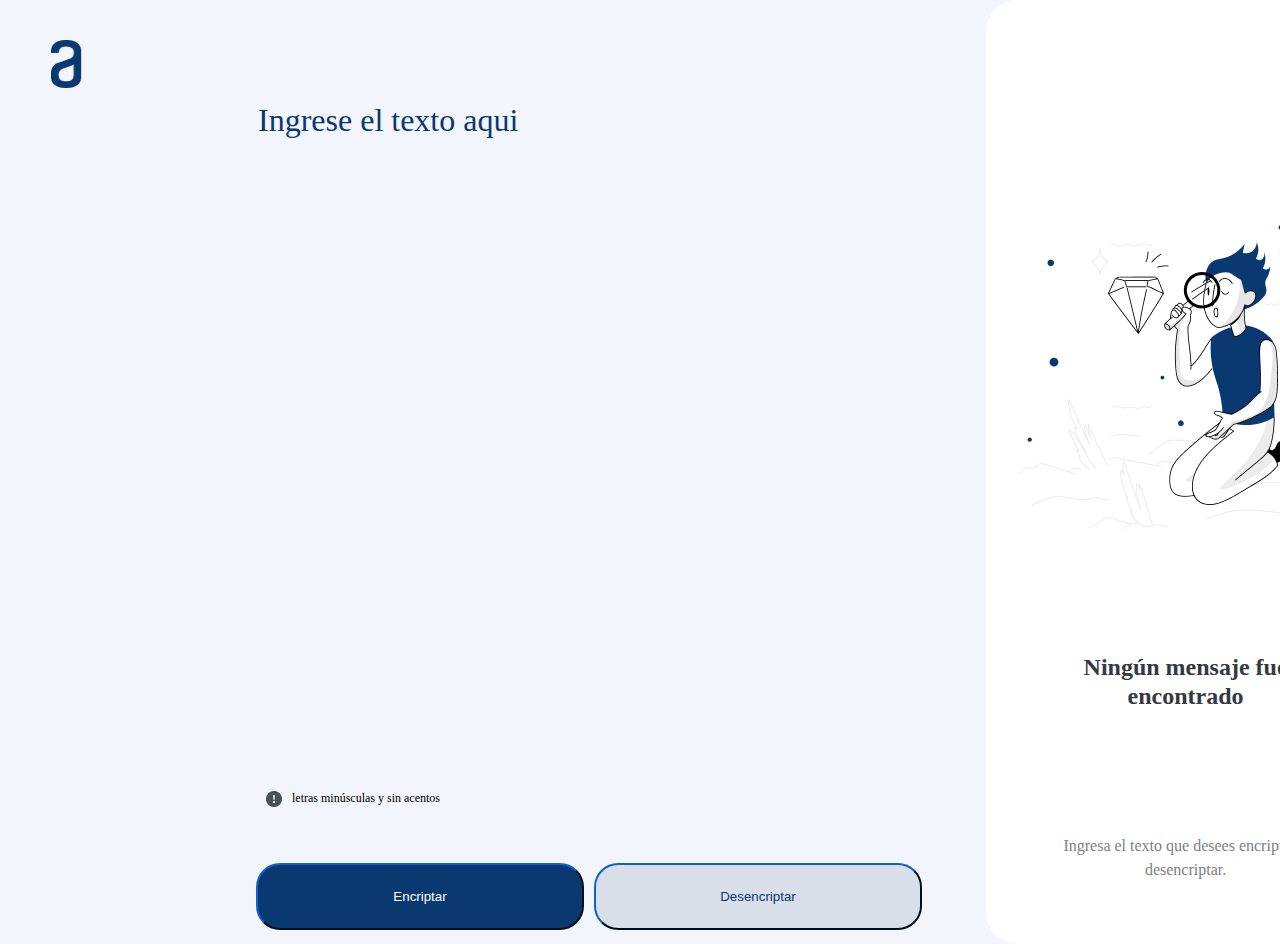
==== index.html @ f063eb7c "publicando" ====
<!DOCTYPE html>
<html lang="en">

<head>
    <meta charset="UTF-8">
    <meta http-equiv="X-UA-Compatible" content="IE=edge">
    <meta name="viewport" content="width=device-width, initial-scale=1.0">
    <link rel="stylesheet" href="style.css">
    <script src="script.js"></script>
    <title>Encriptador</title>
</head>


<body>
    <div class="contenedor">
        <img src="imagenes\Vector.png" id="logo">
        <div class="grupo">
            <div class="textoEntrada">
                <textarea name="textoEntrada" id="entrada" placeholder="Ingrese el texto aqui" onfocus="reinicio()"
                onblur="this.placeholder='Ingrese el texto aqui'"></textarea>
            </div>
            
    
            <div id="advertencia">
                <img src="imagenes\Vector (1).png" alt="">
                letras minúsculas y sin acentos 
            </div>
    
            <div id="botones">
                <input id="encriptar" type="button" value="Encriptar" onclick="encriptar()">
                <input id="desencriptar" type="button" value="Desencriptar" onclick="desencriptar()">
            </div>
        </div>
        

        <div id="contenido">
            <p id="respuesta"></p>
            <img id="muneco" src="imagenes\Muñeco.png">
            <div id="texto1">Ningún mensaje fue<br>encontrado</div>
            <div id="texto2">Ingresa el texto que desees encriptar o<br> desencriptar.</div>
        </div>
    </div>

</body>


</html>
---- style.css ----
body {

    background: #F3F5FC;
    font-size: 16px;
    margin: 0px;

}

.contenedor {
    position: relative;

    min-height: 100vh;
    text-align: center;

}

.grupo {
    position: absolute;
    left: 20%;
    top: 10%;
    width: 50%;
    height: 88.5%;
    display: grid;

    grid-template-areas:
        "texto texto texto"
        "texto texto texto"
        "texto texto texto"
        "texto texto texto"
        "texto texto texto"
        "texto texto texto"
        "texto texto texto"
        "texto texto texto"
        "texto texto texto"
        "texto texto texto"
        "texto texto texto"
        "texto texto texto"
        "texto texto texto"
        "texto texto texto"
        "texto texto texto"
        "texto texto texto"
        "texto texto texto"
        "texto texto texto"
        "texto texto texto"
        "texto texto texto"
        "texto texto texto"
        "adv adv adv"
        "boton boton boton";
}

#logo {
    position: absolute;
    left: 4%;
    top: 2.5rem;
    bottom: 0%;
    width: 31.09px;
    height: 48px;
}

.textoEntrada {

    grid-area: texto;
}

#entrada {

    width: 100%;
    height: 100%;

    border: 0px;
    font-family: 'Inter';
    font-style: normal;
    font-weight: 400;
    font-size: 32px;
    line-height: 150%;
    color: #0A3871;
    background-color: #F3F5FC;

}

textarea {
    outline: none;
    resize: none;
}

::placeholder {
    color: #0A3871;
}

#botones {

    grid-area: boton;
    display: flex;
    align-items: flex-end;
    justify-content: flex-start;


}

#botones input {
    margin-right: 10px;

}

#botones input:hover {
    
    box-shadow: 0 4px 16px rgba(49, 138, 172, 1);
    transition: all 0.2s ease;
}

#advertencia {

    height: 18px;

    font-family: 'Inter';
    font-style: normal;
    font-weight: 400;
    font-size: 12px;
    line-height: 150%;

    grid-area: adv;

    display: flex;

    justify-content: flex-start;
    align-items: flex-end;
}

#advertencia img {
    margin: 0 10px;
}



#encriptar {
    padding: 1.5rem;
    width: 20.5rem;
    height: 4.1875rem;
    background: #0A3871;
    border-radius: 24px;
    color: white;
    border-color: #0A3871;
}

#desencriptar {
    padding: 1.5rem;
    width: 20.5rem;
    height: 4.1875rem;
    background: #D8DFE8;
    border-radius: 24px;
    color: #0A3871;
    border-color: #0A3871;
}

#Bcopiar {
    position: absolute;
    bottom: 1.5%;
    left: 2rem;
    padding: 1.5rem;
    width: 20.5rem;
    height: 4.1875rem;
    background: white;
    border-radius: 24px;
    border-color: #0A3871;
    color: #0A3871;
}

#Bcopiar:hover{
    box-shadow: 0 4px 16px rgba(49, 138, 172, 1);
    transition: all 0.2s ease;
}

#contenido {
    position: relative;
    display: flex;
    flex-direction: column;
    left: 77%;
    border-radius: 32px;
    background-color: white;
    width: 25rem;
    height: 59rem;
    text-align: center;

    align-items: center;
    justify-content: space-around;
    align-content: space-around;
}

#muneco {

    width: 21rem;
    height: 19rem;
}

#texto1 {

    width: 21rem;
    height: 3.625rem;

    font-family: 'Inter';
    font-style: normal;
    font-weight: 700;
    font-size: 24px;
    line-height: 120%;
    text-align: center;
    color: #343A40;
}

#texto2 {

    width: 21rem;
    height: 3rem;

    font-family: 'Inter';
    font-style: normal;
    font-weight: 400;
    font-size: 16px;
    line-height: 150%;
    text-align: center;
    color: gray;
}

#respuesta {
    width: 21rem;
    height: auto;
    max-height: 48.8125rem;
    border: 0px;
    word-wrap: break-word;

    margin: 5% auto;

    font-family: 'Inter';
    font-style: normal;
    font-weight: 400;
    font-size: 24px;
    line-height: 150%;


}



@media (max-width:74.625rem) {
    .contenedor {

        width: auto;

    }

    #logo {

        left: 6%;

    }

    .grupo {
        left: 6%;
        top: 14%
    }

    #advertencia {

        left: 6%;
        top: 837px;
    }

    #botones {
        left: 6%;
        top: 870px;
    }

    #contenido {

        top: 865px;
        left: 6.5%;

        width: 660px;
        height: auto;

    }

    #muneco {
        display: none;
    }

    .textoEntrada {
        width: 91%;
        left: 6%;

    }

    #texto1 {
        position: static;
        width: auto;
        padding-bottom: 10px;
    }

    #texto2 {
        position: static;
        width: auto;
        padding-bottom: 10px;
    }

    #Bcopiar {
        position: static;
        width: 90%;
        margin: 1.5em;
    }

    #respuesta {
        width: 90%;
    }
}



@media (max-width:375px) {
    body {
        font-size: 32px;
    }

    #logo {
        left: 4.5%;

    }

    .grupo {
        height: 63.5%;
    }

    .textoEntrada {
        left: 4.5%;
        width: 92%;
        max-height: 250px;
    }

    #advertencia {
        top: 451px;
        left: 4.5%;

    }

    #botones {
        width: 343px;
        top: 485px;
        left: 4.5%;

    }

    #contenido {
        width: 327px;
        top: 656px;
        left: 24px;
    }
}
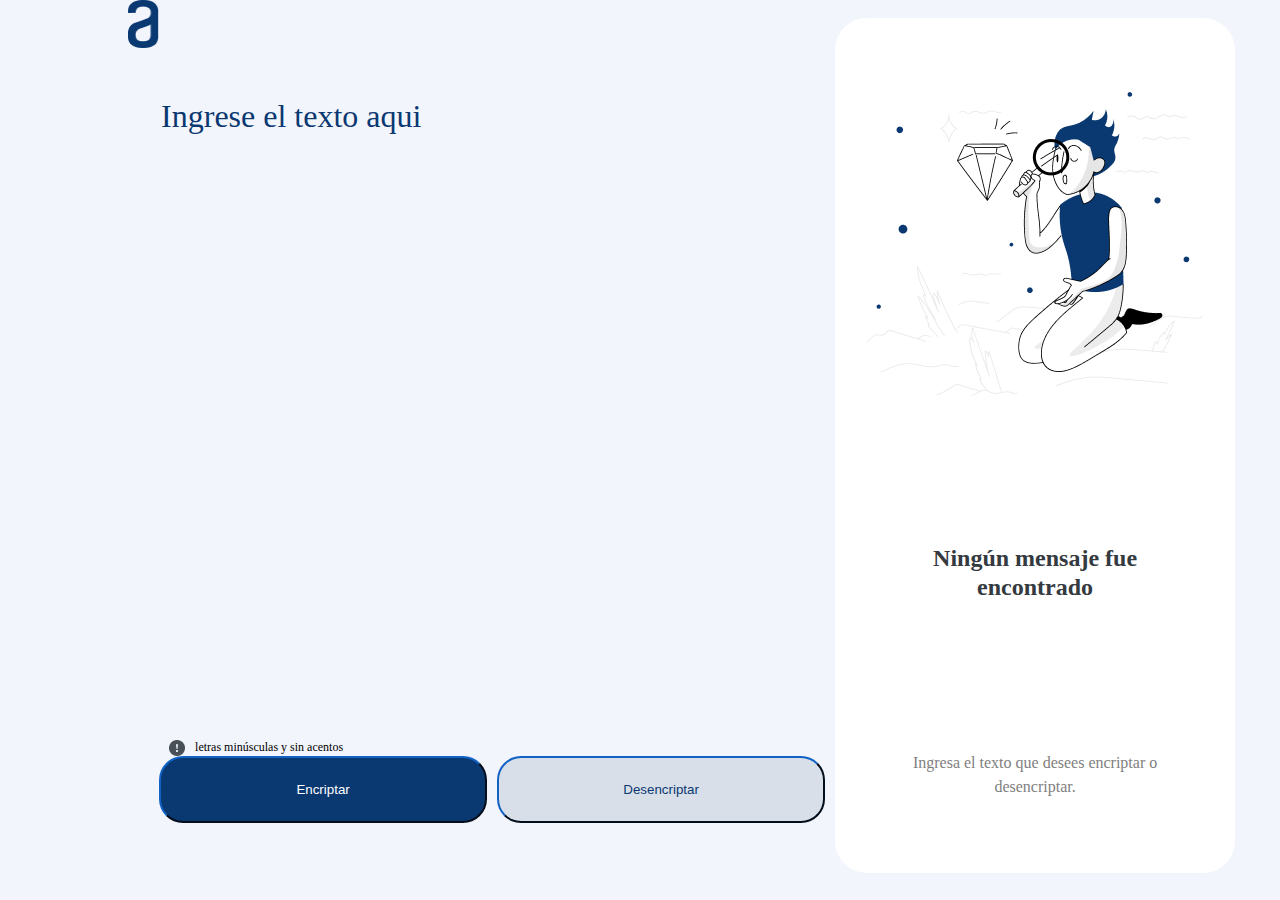
==== commit 3daf7e01: "Correccion en posicionamiento y responsive." ====
--- a/index.html
+++ b/index.html
@@ -1,47 +1,61 @@
 <!DOCTYPE html>
 <html lang="en">
-
-<head>
-    <meta charset="UTF-8">
-    <meta http-equiv="X-UA-Compatible" content="IE=edge">
-    <meta name="viewport" content="width=device-width, initial-scale=1.0">
-    <link rel="stylesheet" href="style.css">
+  <head>
+    <meta charset="UTF-8" />
+    <meta http-equiv="X-UA-Compatible" content="IE=edge" />
+    <meta name="viewport" content="width=device-width, initial-scale=1.0" />
+    <link rel="stylesheet" href="style.css" />
     <script src="script.js"></script>
     <title>Encriptador</title>
-</head>
+  </head>
 
+  <body>
+    <div class="contenedor">
+      <img src="imagenes\Vector.png" id="logo" />
+      <div class="grupo">
+        <div class="textoEntrada">
+          <textarea
+            name="textoEntrada"
+            id="entrada"
+            placeholder="Ingrese el texto aqui"
+            onfocus="reinicio()"
+            onblur="this.placeholder='Ingrese el texto aqui'"
+          ></textarea>
+        </div>
 
-<body>
-    <div class="contenedor">
-        <img src="imagenes\Vector.png" id="logo">
-        <div class="grupo">
-            <div class="textoEntrada">
-                <textarea name="textoEntrada" id="entrada" placeholder="Ingrese el texto aqui" onfocus="reinicio()"
-                onblur="this.placeholder='Ingrese el texto aqui'"></textarea>
-            </div>
-            
-    
-            <div id="advertencia">
-                <img src="imagenes\Vector (1).png" alt="">
-                letras minúsculas y sin acentos 
-            </div>
-    
-            <div id="botones">
-                <input id="encriptar" type="button" value="Encriptar" onclick="encriptar()">
-                <input id="desencriptar" type="button" value="Desencriptar" onclick="desencriptar()">
-            </div>
+        <div id="botones-contenedor">
+          <div id="advertencia">
+            <img src="imagenes\Vector (1).png" alt="" />
+            letras minúsculas y sin acentos
+          </div>
+          <div class="botones">
+            <input
+                class="button"
+              id="encriptar"
+              type="button"
+              value="Encriptar"
+              onclick="encriptar()"
+            />
+            <input
+            class="button"
+              id="desencriptar"
+              type="button"
+              value="Desencriptar"
+              onclick="desencriptar()"
+            />
+          </div>
         </div>
-        
+      </div>
 
-        <div id="contenido">
-            <p id="respuesta"></p>
-            <img id="muneco" src="imagenes\Muñeco.png">
-            <div id="texto1">Ningún mensaje fue<br>encontrado</div>
-            <div id="texto2">Ingresa el texto que desees encriptar o<br> desencriptar.</div>
+      <div id="contenido">
+        <p id="respuesta"></p>
+        <img id="muneco" src="imagenes\Muñeco.png" />
+        <div id="texto1">Ningún mensaje fue<br />encontrado</div>
+        <div id="texto2">
+          Ingresa el texto que desees encriptar o<br />
+          desencriptar.
         </div>
+      </div>
     </div>
-
-</body>
-
-
-</html>+  </body>
+</html>
--- a/style.css
+++ b/style.css
@@ -1,69 +1,33 @@
 body {
-
     background: #F3F5FC;
     font-size: 16px;
     margin: 0px;
-
+    display: flex;
+    justify-content: center;
 }
 
 .contenedor {
-    position: relative;
-
-    min-height: 100vh;
-    text-align: center;
-
-}
-
-.grupo {
-    position: absolute;
-    left: 20%;
-    top: 10%;
-    width: 50%;
-    height: 88.5%;
     display: grid;
-
-    grid-template-areas:
-        "texto texto texto"
-        "texto texto texto"
-        "texto texto texto"
-        "texto texto texto"
-        "texto texto texto"
-        "texto texto texto"
-        "texto texto texto"
-        "texto texto texto"
-        "texto texto texto"
-        "texto texto texto"
-        "texto texto texto"
-        "texto texto texto"
-        "texto texto texto"
-        "texto texto texto"
-        "texto texto texto"
-        "texto texto texto"
-        "texto texto texto"
-        "texto texto texto"
-        "texto texto texto"
-        "texto texto texto"
-        "texto texto texto"
-        "adv adv adv"
-        "boton boton boton";
-}
-
+    grid-template-columns: auto 1fr auto;
+    height: 100vh;
+    width: 80%;
+}
 #logo {
-    position: absolute;
-    left: 4%;
-    top: 2.5rem;
-    bottom: 0%;
     width: 31.09px;
     height: 48px;
 }
 
-.textoEntrada {
-
-    grid-area: texto;
-}
+.grupo {
+    width: 80%;
+    height: 80%;
+    position: relative;
+    top: 10%;
+    display: grid;
+    grid-template-rows: 90% auto;
+}
+
 
 #entrada {
-
     width: 100%;
     height: 100%;
 
@@ -75,7 +39,6 @@
     line-height: 150%;
     color: #0A3871;
     background-color: #F3F5FC;
-
 }
 
 textarea {
@@ -87,41 +50,28 @@
     color: #0A3871;
 }
 
-#botones {
-
-    grid-area: boton;
-    display: flex;
-    align-items: flex-end;
-    justify-content: flex-start;
-
-
-}
-
-#botones input {
+#botones-contenedor {
+    display: flex;
+    flex-direction: column;
+}
+
+#botones-contenedor input {
     margin-right: 10px;
-
-}
-
-#botones input:hover {
-    
-    box-shadow: 0 4px 16px rgba(49, 138, 172, 1);
-    transition: all 0.2s ease;
+}
+
+.botones{
+    display: flex;
+    flex-direction: row;
 }
 
 #advertencia {
-
     height: 18px;
-
     font-family: 'Inter';
     font-style: normal;
     font-weight: 400;
     font-size: 12px;
     line-height: 150%;
-
-    grid-area: adv;
-
-    display: flex;
-
+    display: flex;
     justify-content: flex-start;
     align-items: flex-end;
 }
@@ -129,74 +79,57 @@
 #advertencia img {
     margin: 0 10px;
 }
-
-
-
-#encriptar {
+.button{
     padding: 1.5rem;
     width: 20.5rem;
     height: 4.1875rem;
+    border-radius: 24px;
+}
+#encriptar {
     background: #0A3871;
-    border-radius: 24px;
     color: white;
     border-color: #0A3871;
 }
 
 #desencriptar {
-    padding: 1.5rem;
-    width: 20.5rem;
-    height: 4.1875rem;
     background: #D8DFE8;
-    border-radius: 24px;
     color: #0A3871;
     border-color: #0A3871;
 }
 
 #Bcopiar {
-    position: absolute;
-    bottom: 1.5%;
-    left: 2rem;
-    padding: 1.5rem;
-    width: 20.5rem;
-    height: 4.1875rem;
     background: white;
-    border-radius: 24px;
     border-color: #0A3871;
     color: #0A3871;
 }
 
-#Bcopiar:hover{
+.button:hover{
     box-shadow: 0 4px 16px rgba(49, 138, 172, 1);
     transition: all 0.2s ease;
 }
 
 #contenido {
-    position: relative;
     display: flex;
     flex-direction: column;
-    left: 77%;
     border-radius: 32px;
     background-color: white;
     width: 25rem;
-    height: 59rem;
+    height: 95vh;
     text-align: center;
-
     align-items: center;
     justify-content: space-around;
-    align-content: space-around;
+    position: relative;
+    top: 2%;
 }
 
 #muneco {
-
     width: 21rem;
     height: 19rem;
 }
 
 #texto1 {
-
     width: 21rem;
     height: 3.625rem;
-
     font-family: 'Inter';
     font-style: normal;
     font-weight: 700;
@@ -207,10 +140,8 @@
 }
 
 #texto2 {
-
     width: 21rem;
     height: 3rem;
-
     font-family: 'Inter';
     font-style: normal;
     font-weight: 400;
@@ -226,95 +157,53 @@
     max-height: 48.8125rem;
     border: 0px;
     word-wrap: break-word;
-
     margin: 5% auto;
-
     font-family: 'Inter';
     font-style: normal;
     font-weight: 400;
     font-size: 24px;
     line-height: 150%;
-
-
-}
-
-
-
-@media (max-width:74.625rem) {
-    .contenedor {
-
-        width: auto;
-
-    }
-
-    #logo {
-
-        left: 6%;
-
-    }
-
-    .grupo {
-        left: 6%;
-        top: 14%
-    }
-
-    #advertencia {
-
-        left: 6%;
-        top: 837px;
-    }
-
-    #botones {
-        left: 6%;
-        top: 870px;
-    }
-
-    #contenido {
-
-        top: 865px;
-        left: 6.5%;
-
-        width: 660px;
+    display: none;
+
+}
+
+@media (max-width: 1230px){
+    .contenedor{
+        display:flex;
+        flex-direction: column;
+        justify-content: flex-start;
+    }
+    #muneco{
+        display: none;
+    }
+    .grupo{
+        height: 30%;
+        width: 100%;
+    }
+    #contenido{
         height: auto;
-
-    }
-
-    #muneco {
-        display: none;
-    }
-
-    .textoEntrada {
-        width: 91%;
-        left: 6%;
-
-    }
-
-    #texto1 {
-        position: static;
-        width: auto;
-        padding-bottom: 10px;
-    }
-
-    #texto2 {
-        position: static;
-        width: auto;
-        padding-bottom: 10px;
-    }
-
-    #Bcopiar {
-        position: static;
-        width: 90%;
-        margin: 1.5em;
-    }
-
-    #respuesta {
-        width: 90%;
-    }
-}
-
-
-
-@media (max-width:375px) {
+        width: 100%;
+        top: 35%;
+    }
+    .button{
+        width: 100%;
+    }
+    .botones{
+        flex-direction: column;
+        width: 100%;
+    }
+}
+
+
+/* @media (max-width: 680px) {
+    #contenido{
+        height: 50vh;
+    }
+} */
+
+
+
+/* @media (max-width:375px) {
     body {
         font-size: 32px;
     }
@@ -352,4 +241,4 @@
         top: 656px;
         left: 24px;
     }
-}+} */